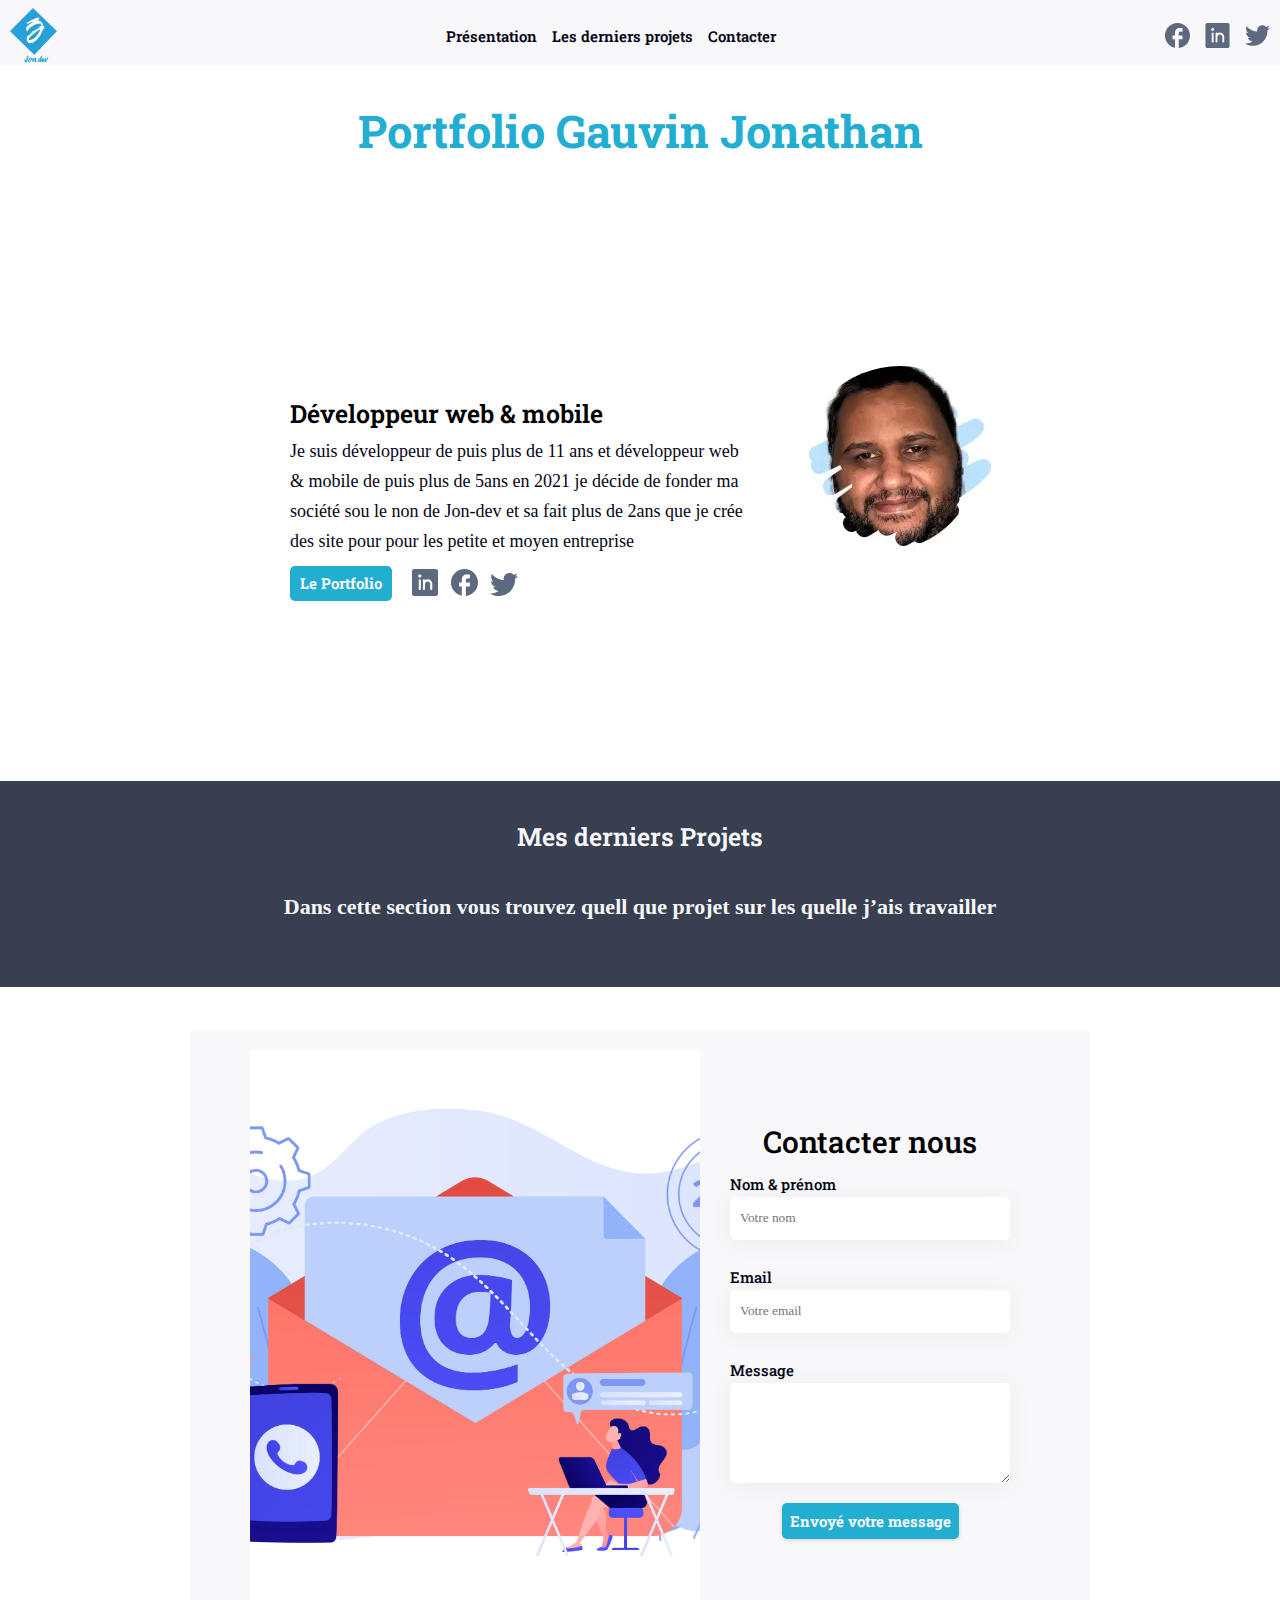
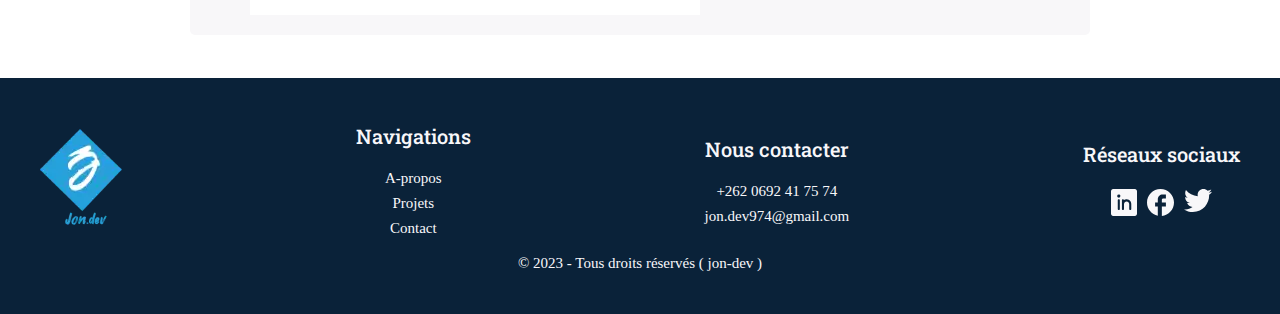
==== index.html @ ac701639 "first version portfolio" ====
<!DOCTYPE html>
<html lang="fr">

<head>
	<meta charset="UTF-8">
	<meta http-equiv="X-UA-Compatible" content="IE=edge">
	<meta name="viewport" content="width=device-width, initial-scale=1.0">
	<meta name="description"
		content="Découvrez le portfolio en ligne de Gauvin Jonathan (jon-dev), développeur web et passionné par les technologies modernes. Explorez ses projets et compétences pour voir comment il peut apporter une valeur ajoutée à votre entreprise." />
	<meta name="author" content="Gauvin Jonathan" />
	<meta property="og:description"
		content="Découvrez le portfolio en ligne de Gauvin Jonathan (jon-dev), développeur web et passionné par les technologies modernes. Explorez ses projets et compétences pour voir comment il peut apporter une valeur ajoutée à votre entreprise.">
	<meta property="og:type" content="website">
	<meta property="og:locale" content="fr_FR">
	<meta property="og:title" content="Portfolio Gauvin Jonathan(jon-dev)">
	<meta property="og:site_name" content="Portfolio Gauvin Jonathan(jon-dev)">
	<meta property="og:image" content="/image/icons/logo_jon_dev.ico">
	<link rel="stylesheet" href="css/style.css" onload="if(media!='all')media='all'">
	<link rel="icon" href="image/icons/logo_jon_dev.ico">
	<script src="js/script.js"></script>
	<title>Portfolio Gauvin Jonathan(jon-dev)</title>
</head>

<body id="Body">
	<!-- Header -->
	<header>
		<img class="hamburger" src="image/icons/hamburger.svg" alt="hamburger icon pour la version mobile du site">
		<div class="header">
			<img src="image/icons/logo_jon_dev.webp" width="47" height="57" alt="logo de Gauvin Jonathan (jon-dev)">
			<nav>
				<ul>
					<li><a href="#home">Présentation</a></li>
					<li><a href="#project">Les derniers projets</a></li>
					<li><a href="#contact">Contacter</a></li>
				</ul>

			</nav>

			<div class="header__reseaux">
				<a href="https://www.facebook.com/jon.dev974" target="_blank">
					<img src="image/icons/facebook.svg" alt="Redirige ver Facebook" width="25" height="25">
				</a>
				<a href="https://www.linkedin.com/in/gauvin-jonathan/" target="_blank">
					<img src="image/icons/linkedin.svg" alt="Redirige ver LinkedIn" width="25" height="25">
				</a>
				<a href="https://twitter.com/jonathanfrt9741" target="_blank">
					<img src="image/icons/tweeter.svg" alt="Redirige ver Tweeter" width="25" height="25">
				</a>
			</div>

		</div>
	</header>
	<!-- Main -->
	<main id="App">
		<section id="home" class="about">
			<h1 class="about__block__info__titleBlock__title">Portfolio Gauvin Jonathan</h1>

			<div class="about__block">



				<div class="about__block__info">
					<div class="about__block__info__titleBlock">
						<!-- 	<h2 class="about__block__info__titleBlock__title">Gauvin Jonathan</h2> -->
					</div>
					<div class="about__block__info__desc">
						<h3 class="about__block__info__desc__title-medium">Développeur web & mobile</h3>

						<p class="about__block__info__desc__text">Je suis développeur de puis plus de 11 ans et
							développeur
							web &
							mobile de puis plus de 5ans en
							2021 je décide de fonder ma société sou le non de Jon-dev et sa fait plus de 2ans que je
							crée
							des site pour pour les petite et moyen entreprise </p>
						<div class="about__block__info__desc__reseaux">
							<a class="btn" href="#project">Le Portfolio</a>
							<span class="about__block__info__desc____reseaux__iconBlock">
								<a href="https://www.linkedin.com/in/gauvin-jonathan/"
									title="lien ver la page LinkedIn de Gauvin Jonathan" target="_blank"><img
										src="image/icons/linkedin.svg" alt="icon du réseaux LinkedIn"></a>
								<a href="https://www.facebook.com/jon.dev974"
									title="lien ver la page Facebbok de Gauvin Jonathan" target="_blank"><img
										src="image/icons/facebook.svg" alt="icon du réseaux LinkedIn"></a>
								<a href="https://twitter.com/jonathanfrt9741"
									title="lien ver la page Tweeter de Gauvin Jonathan" target="_blank"><img
										src="image/icons/tweeter.svg" alt="icon du réseaux LinkedIn"></a>
							</span>
						</div>
					</div>

				</div>
				<img class="about__block__pic" src="image/cover/jonahan_pic.webp" alt="photo de Gauvin Jonathan"
					width="200" height="200">
			</div>
		</section>

		<section id="project" class="project">

			<h2>Mes derniers Projets</h2>
			<p class="project__para">
				Dans cette section vous trouvez quell que projet sur les quelle j’ais travailler
			</p>




		</section>
		<section id="contact" class="contact">

			<div class="contact__block">
				<img class="contact__block__pic" src="image/cover/contact.jpg" width="514" height="565" alt="">
				<div class="contact__block__form">
					<h2 class="contact__block__form__title">Contacter nous</h2>
					<p class="contact__status" id="my-form-status"></p>
					<form action="https://formspree.io/f/mlekglna" id="my-form" method="POST">
						<div>
							<label for="name">Nom & prénom</label>
							<input type="text" name="name" id="name" placeholder="Votre nom">

						</div>
						<div>
							<label for="email">Email</label>
							<input type="email" name="email" id="email" placeholder="Votre email">
						</div>
						<div>
							<label for="message">Message</label>
							<textarea name="message" id="message" cols="30" rows="10"></textarea>
						</div>
						<input type="submit" value="Envoyé votre message">
					</form>
				</div>
			</div>

		</section>

	</main>

	<footer class="footer">
		<div class="footer__links">
			<img src="image/icons/logo_jon_dev.webp" width="82" height="100" alt="logo de Gauvin Jonathan (jon_dev)">
			<span>
				<h2>Navigations</h2>
				<a href="#home">A-propos</a>
				<a href="#project">Projets</a>
				<a href="#contact">Contact</a>
			</span>
			<span>
				<h2>Nous contacter</h2>
				<a href="tel:+262 0692 41 75 74">+262 0692 41 75 74</a>
				<a href="mailto:jon.dev974@gmail.com">
					jon.dev974@gmail.com
				</a>
			</span>
			<span class="footer__links__reseaux">
				<h2>Réseaux sociaux</h2>
				<div>
					<a href="" title="lien ver la page LinkedIn de Gauvin Jonathan">
						<img src="image/icons/linkedin.svg" alt="icon du réseaux LinkedIn">
					</a>
					<a href="" title="lien ver la page Facebbok de Gauvin Jonathan">
						<img src="image/icons/facebook.svg" alt="icon du réseaux LinkedIn">
					</a>
					<a href="" title="lien ver la page Tweeter de Gauvin Jonathan">
						<img src="image/icons/tweeter.svg" alt="icon du réseaux LinkedIn">
					</a>

				</div>
			</span>

		</div>
		<div class="footer__copy">
			<p>
				&copy; 2023 - Tous droits réservés ( jon-dev )
			</p>
		</div>
	</footer>
</body>

</html>
---- css/style.css ----
@font-face{font-family:Roboto_slab;src:url("../fonts/Roboto_Slab/RobotoSlab-VariableFont_wght.ttf");font-display:swap}@font-face{font-family:Roboto;src:url("../fonts/Roboto/Roboto-Light.ttf");font-weight:400;font-display:swap}@font-face{font-family:Roboto;src:url("../fonts/Roboto/Roboto-Regular.ttf");font-weight:500;font-display:swap}@font-face{font-family:Roboto;src:url("../fonts/Roboto/Roboto-Medium.ttf");font-weight:700;font-display:swap}@font-face{font-family:Roboto;src:url("../fonts/Roboto/Roboto-Black.ttf");font-weight:900;font-display:swap}html,body,div,span,applet,object,iframe,h1,h2,h3,h4,h5,h6,p,blockquote,pre,a,abbr,acronym,address,big,cite,code,del,dfn,em,img,ins,kbd,q,s,samp,small,strike,strong,sub,sup,tt,var,b,u,i,center,dl,dt,dd,ol,ul,li,fieldset,form,label,legend,table,caption,tbody,tfoot,thead,tr,th,td,article,aside,canvas,details,embed,figure,figcaption,footer,header,hgroup,menu,nav,output,ruby,section,summary,time,mark,audio,video{margin:0;padding:0;border:0;font-size:100%;font:inherit;vertical-align:baseline}article,aside,details,figcaption,figure,footer,header,hgroup,menu,nav,section{display:block}body{line-height:1}ol,ul{list-style:none}blockquote,q{quotes:none}blockquote:before,blockquote:after,q:before,q:after{content:"";content:none}table{border-collapse:collapse;border-spacing:0}*,*::after,*::before{-webkit-box-sizing:border-box;box-sizing:border-box}:root{font-size:62.5%;scroll-behavior:smooth;--svg-filter: invert(58%) sepia(4%) saturate(2067%) hue-rotate(172deg) brightness(91%) contrast(85%);--svg-filter-active: invert(52%) sepia(77%) saturate(435%) hue-rotate(145deg) brightness(96%) contrast(98%);--color-primary:#F8F7F9;--color-secondary:#050517;--color-tertiary:#22AED1;--bk-primary:#F8F7F9;--bk-secondary:#0A2239;--bk-tertiary:#373F51}header{position:sticky;overflow:hidden;top:0;left:0;height:6.5rem;background-color:var(--color-primary);-webkit-transition:all .5s ease-in-out;transition:all .5s ease-in-out}header .hamburger{float:right}@media(min-width: 992px){header .hamburger{display:none}}header .header{padding-top:1.7rem;height:28rem;width:100%;position:absolute;bottom:0;display:none;-webkit-box-pack:start;-ms-flex-pack:start;justify-content:flex-start;-webkit-box-align:center;-ms-flex-align:center;align-items:center;-webkit-box-orient:vertical;-webkit-box-direction:normal;-ms-flex-direction:column;flex-direction:column;gap:2.1rem}header .header nav ul{display:-webkit-box;display:-ms-flexbox;display:flex;-webkit-box-pack:justify;-ms-flex-pack:justify;justify-content:space-between;-webkit-box-align:center;-ms-flex-align:center;align-items:center;-webkit-box-orient:vertical;-webkit-box-direction:normal;-ms-flex-direction:column;flex-direction:column;gap:1.5rem}header .header nav ul a{text-decoration:none;color:var(--color-secondary);font-family:Roboto_slab;font-size:1.5rem;font-weight:600}header .header__reseaux{display:-webkit-box;display:-ms-flexbox;display:flex;-webkit-box-pack:justify;-ms-flex-pack:justify;justify-content:space-between;-webkit-box-align:center;-ms-flex-align:center;align-items:center;-webkit-box-orient:horizontal;-webkit-box-direction:normal;-ms-flex-direction:row;flex-direction:row;gap:1.5rem}header .header__reseaux img{-webkit-filter:var(--svg-filter);filter:var(--svg-filter)}header .header__reseaux img:hover{-webkit-filter:var(--svg-filter-active);filter:var(--svg-filter-active)}header .header__open{display:-webkit-box;display:-ms-flexbox;display:flex}@media(min-width: 992px){header .header{display:-webkit-box;display:-ms-flexbox;display:flex;-webkit-box-orient:horizontal;-webkit-box-direction:normal;-ms-flex-direction:row;flex-direction:row;height:auto;-webkit-box-pack:justify;-ms-flex-pack:justify;justify-content:space-between;padding-left:1rem;padding-right:1rem}header .header nav ul{-webkit-box-orient:horizontal;-webkit-box-direction:normal;-ms-flex-direction:row;flex-direction:row}}.headerActive{height:34rem;-webkit-transition:all .5s ease-in-out;transition:all .5s ease-in-out}.footer{background-color:var(--bk-secondary);display:-webkit-box;display:-ms-flexbox;display:flex;-webkit-box-orient:vertical;-webkit-box-direction:normal;-ms-flex-direction:column;flex-direction:column;-webkit-box-pack:center;-ms-flex-pack:center;justify-content:center;-webkit-box-align:center;-ms-flex-align:center;align-items:center;padding:4.3rem 2rem;gap:2rem}.footer__links{display:-webkit-box;display:-ms-flexbox;display:flex;-webkit-box-orient:vertical;-webkit-box-direction:normal;-ms-flex-direction:column;flex-direction:column;gap:2rem;-webkit-box-align:center;-ms-flex-align:center;align-items:center;width:100%;max-width:1920px}.footer__links span{display:-webkit-box;display:-ms-flexbox;display:flex;-webkit-box-orient:vertical;-webkit-box-direction:normal;-ms-flex-direction:column;flex-direction:column;gap:1rem;-webkit-box-align:center;-ms-flex-align:center;align-items:center}.footer__links span h2{font-family:Roboto_slab;font-style:normal;font-weight:500;font-size:2rem;text-align:center;line-height:3rem;color:var(--color-primary);margin-bottom:1rem}.footer__links span a{font-family:Roboto;font-style:normal;font-weight:500;font-size:1.5rem;line-height:1.5rem;color:var(--color-primary);text-decoration:none}.footer__links span a:hover{color:var(--color-tertiary)}.footer__links__reseaux div{display:-webkit-box;display:-ms-flexbox;display:flex;gap:1rem}.footer__links__reseaux img{-webkit-transition:.3s;transition:.3s}.footer__links__reseaux img:hover{scale:1.1;-webkit-transition:.3s;transition:.3s}@media(min-width: 992px){.footer__links{-webkit-box-orient:horizontal;-webkit-box-direction:normal;-ms-flex-direction:row;flex-direction:row;-webkit-box-pack:justify;-ms-flex-pack:justify;justify-content:space-between;width:100%;padding:0 2rem}}.footer__copy{font-family:Roboto;font-style:normal;font-weight:500;font-size:1.5rem;line-height:1.5rem;color:var(--color-primary);text-decoration:none}.about{margin:4.3rem 0;height:100vh;display:-webkit-box;display:-ms-flexbox;display:flex;-webkit-box-orient:vertical;-webkit-box-direction:normal;-ms-flex-direction:column;flex-direction:column;-webkit-box-align:center;-ms-flex-align:center;align-items:center;-webkit-box-pack:center;-ms-flex-pack:center;justify-content:center}.about__block{display:-webkit-box;display:-ms-flexbox;display:flex;-webkit-box-pack:end;-ms-flex-pack:end;justify-content:flex-end;-webkit-box-align:center;-ms-flex-align:center;align-items:center;-webkit-box-orient:vertical;-webkit-box-direction:reverse;-ms-flex-direction:column-reverse;flex-direction:column-reverse;height:100%}.about__block__pic{border-radius:50%;margin-top:4rem}.about__block__info{height:18rem;padding:1rem;display:-webkit-box;display:-ms-flexbox;display:flex;-webkit-box-pack:start;-ms-flex-pack:start;justify-content:flex-start;-webkit-box-align:center;-ms-flex-align:center;align-items:center;-webkit-box-orient:vertical;-webkit-box-direction:normal;-ms-flex-direction:column;flex-direction:column;gap:4.5rem}@media(min-width: 992px){.about__block__info{height:20rem}}.about__block__info__titleBlock__title{font-family:Roboto_slab;font-size:4.5rem;font-weight:700;color:var(--color-tertiary);text-align:center}.about__block__info__desc{max-width:46rem}.about__block__info__desc__title-medium{font-weight:600;font-family:Roboto_slab;font-size:2.5rem;margin-bottom:1rem}.about__block__info__desc__text{font-family:Roboto;font-size:1.8rem;font-weight:400;color:var(--color-secondary);text-align:left;line-height:3rem}.about__block__info__desc__reseaux{display:-webkit-box;display:-ms-flexbox;display:flex;gap:1rem;-webkit-box-align:center;-ms-flex-align:center;align-items:center;margin:1rem 0}.about__block__info__desc__reseaux .btn{background:none;border:none;cursor:pointer;background-color:var(--color-tertiary);padding:1rem;border-radius:5px;color:var(--color-primary);font-family:Roboto_slab;font-size:1.5rem;font-weight:700;-webkit-transition:all .3s ease-in-out;transition:all .3s ease-in-out;text-decoration:none}.about__block__info__desc__reseaux .btn:hover{-webkit-transform:scale(1.1);transform:scale(1.1)}.about__block__info__desc__reseaux img{-webkit-filter:var(--svg-filter);filter:var(--svg-filter);text-decoration:none;margin-left:1rem}.about__block__info__desc__reseaux img:hover{-webkit-filter:var(--svg-filter-active);filter:var(--svg-filter-active)}@media(min-width: 992px){.about__block{-webkit-box-orient:horizontal;-webkit-box-direction:normal;-ms-flex-direction:row;flex-direction:row;-webkit-box-pack:center;-ms-flex-pack:center;justify-content:center;-webkit-box-align:center;-ms-flex-align:center;align-items:center;gap:4rem}}@media(min-width: 992px){.about{height:70vh}}.project{padding:1.5rem;background-color:var(--bk-tertiary);padding-top:4.3rem;padding-bottom:4.3rem;display:-webkit-box;display:-ms-flexbox;display:flex;-webkit-box-orient:vertical;-webkit-box-direction:normal;-ms-flex-direction:column;flex-direction:column;gap:2rem;-webkit-box-align:center;-ms-flex-align:center;align-items:center}.project h2{font-family:Roboto_slab;font-size:2.5rem;font-weight:600;color:var(--color-primary);text-align:center;margin-bottom:2.5rem}.project p{font-family:Roboto;font-size:2.2rem;font-weight:600;color:var(--color-primary);text-align:center;margin-bottom:2.5rem;line-height:2.5rem}.project__card{background-color:var(--color-primary);border-radius:1.5rem;padding:1rem;max-width:112rem}.project__card__block__pic{width:100%;height:auto}@media(min-width: 992px){.project__card__block__pic{width:500px;-o-object-fit:cover;object-fit:cover;height:auto}}.project__card__block__info__title{font-family:Roboto_slab;font-size:3rem;margin-top:1.5rem;font-weight:600;color:var(--color-secondary);text-align:center;margin-bottom:1rem}.project__card__block__info__title-medium{font-family:Roboto !important;color:var(--color-secondary) !important;font-size:1.8rem !important;font-weight:500 !important;text-align:left !important}@media(min-width: 992px){.project__card__block{display:-webkit-box;display:-ms-flexbox;display:flex;-webkit-box-orient:horizontal;-webkit-box-direction:normal;-ms-flex-direction:row;flex-direction:row;gap:1.2rem}}.contact{background-color:#fff;display:-webkit-box;display:-ms-flexbox;display:flex;-webkit-box-orient:vertical;-webkit-box-direction:normal;-ms-flex-direction:column;flex-direction:column;-webkit-box-align:center;-ms-flex-align:center;align-items:center;padding:4.3rem 1rem}.contact__block{background-color:var(--color-primary);border-radius:5px;width:100%}.contact__block__pic{display:none}@media(min-width: 992px){.contact__block__pic{display:block;-o-object-fit:cover;object-fit:cover}}.contact__block__form{padding:2rem}.contact__block__form__title{font-family:Roboto_slab;font-style:normal;font-weight:500;font-size:3rem;text-align:center;line-height:3rem;color:var(--color-white);margin-bottom:1rem}.contact__block__form form{display:-webkit-box;display:-ms-flexbox;display:flex;-webkit-box-orient:vertical;-webkit-box-direction:normal;-ms-flex-direction:column;flex-direction:column;gap:1rem;-webkit-box-align:center;-ms-flex-align:center;align-items:center;width:100%}.contact__block__form form div{display:-webkit-box;display:-ms-flexbox;display:flex;-webkit-box-orient:vertical;-webkit-box-direction:normal;-ms-flex-direction:column;flex-direction:column;gap:.5rem;width:100%;margin:1rem 0}.contact__block__form form div label{font-family:Roboto_slab;font-style:normal;font-weight:500;font-size:1.5rem;line-height:1.5rem;color:var(--color-secondary)}.contact__block__form form div input,.contact__block__form form div textarea{-webkit-box-shadow:0px 2px 24px rgba(0,0,0,.05);box-shadow:0px 2px 24px rgba(0,0,0,.05);border-radius:5px;border:none;background-color:#fff;height:4.3rem;padding-left:1rem;font-family:Roboto}.contact__block__form form div textarea{height:10rem}.contact__block__form form input[type=submit]{display:inline-block;background-color:var(--color-tertiary);padding:.8rem;color:var(--color-primary);font-family:Roboto_slab;font-weight:700;font-size:1.5rem;line-height:2rem;text-align:center;-webkit-box-shadow:0px 1px 4px rgba(0,0,0,.15);box-shadow:0px 1px 4px rgba(0,0,0,.15);border:none;border-radius:5px;cursor:pointer;-webkit-transition:all .3s ease-in-out;transition:all .3s ease-in-out}.contact__block__form form input[type=submit]:hover{background-color:var(--color-primary);color:var(--color-tertiary)}@media(min-width: 476px){.contact__block{width:80%}}@media(min-width: 992px){.contact__block{display:-webkit-box;display:-ms-flexbox;display:flex;-webkit-box-orient:horizontal;-webkit-box-direction:normal;-ms-flex-direction:row;flex-direction:row;-webkit-box-pack:center;-ms-flex-pack:center;justify-content:center;-webkit-box-align:center;-ms-flex-align:center;align-items:center;gap:1rem;padding:2rem 0;max-width:900px}.contact__block__pic{width:50%;max-width:514px}.contact__block__form{width:50%;max-width:320px}}.contact__status{padding:1rem;font-family:Roboto_slab;font-style:normal;font-weight:500;font-size:2.5rem;line-height:2.5rem;text-align:center;color:var(--color-primary);margin-top:1rem;border-radius:5px;-webkit-box-shadow:0px 2px 24px rgba(0,0,0,.05);box-shadow:0px 2px 24px rgba(0,0,0,.05);display:none}.contact__status__success{background-color:#589b58;display:inline-block}.contact__status__error{background-color:#a84949;display:inline-block}
/*# sourceMappingURL=style.css.map */
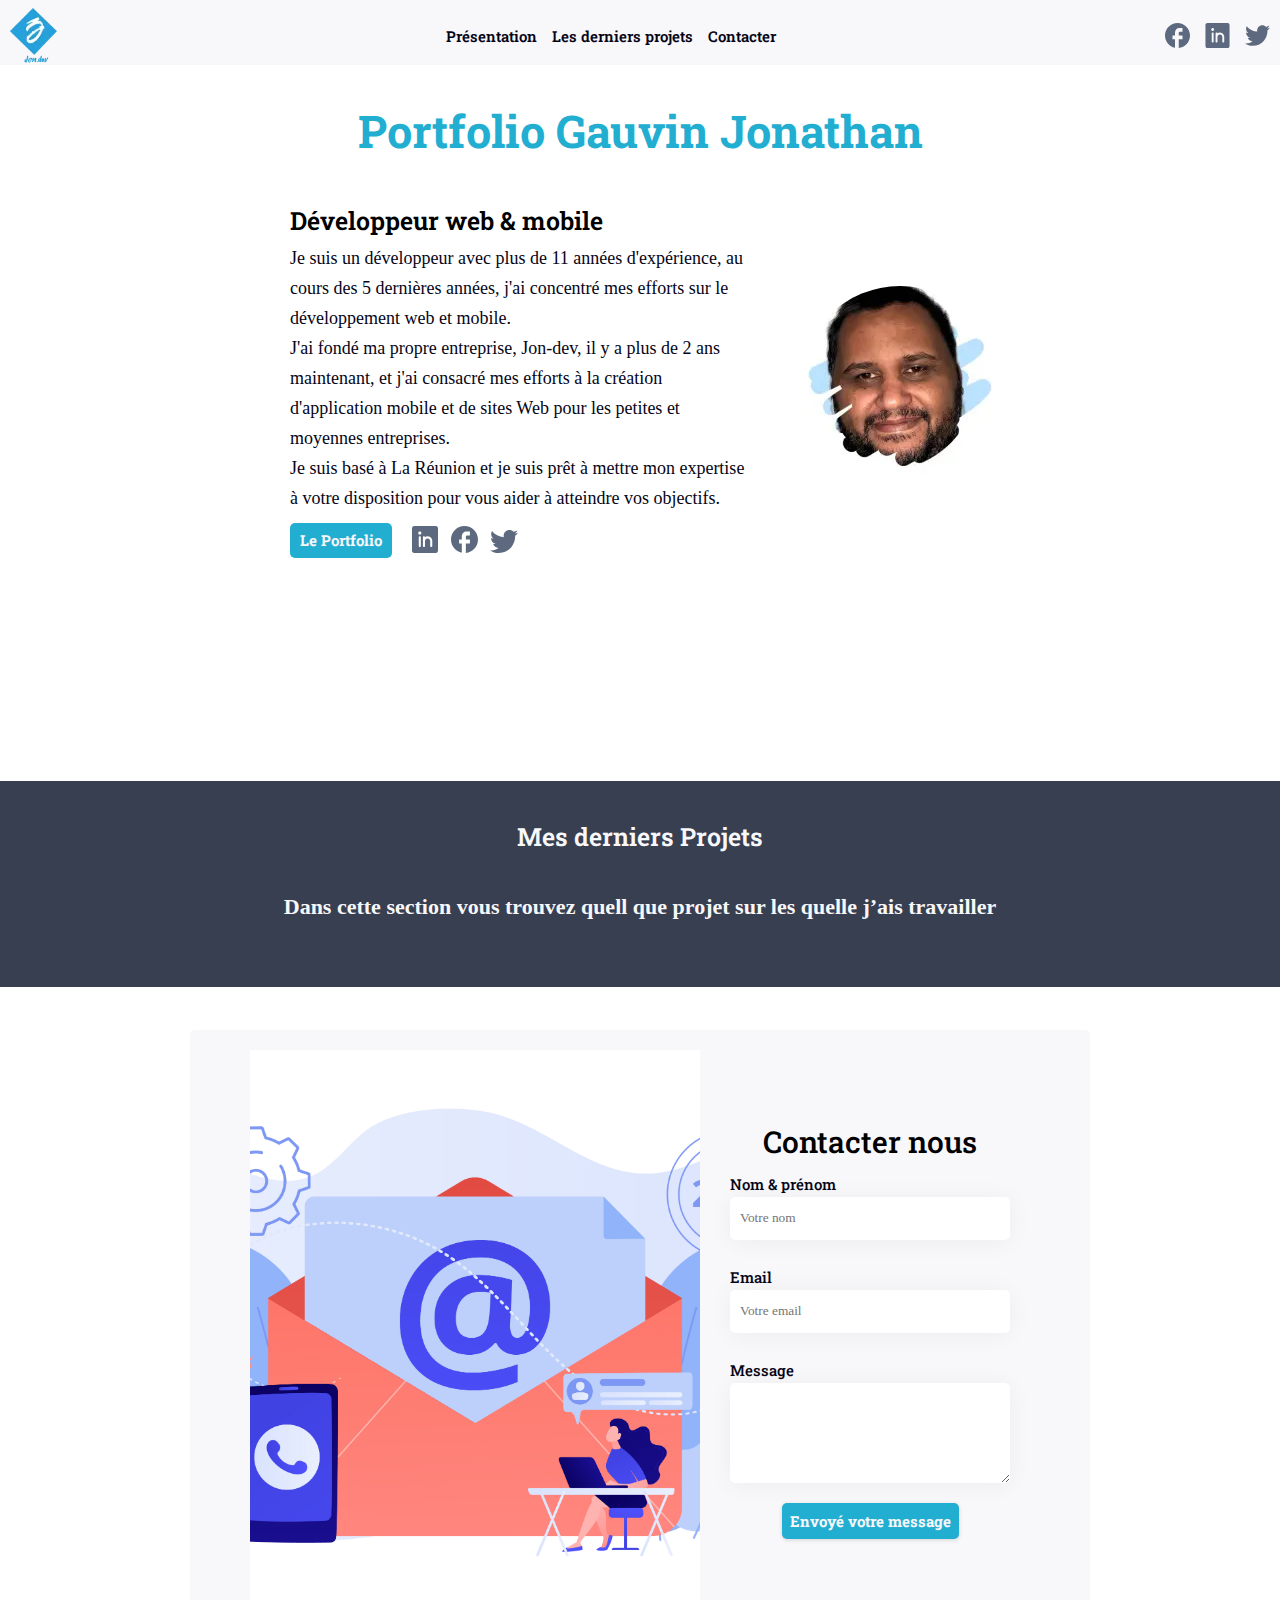
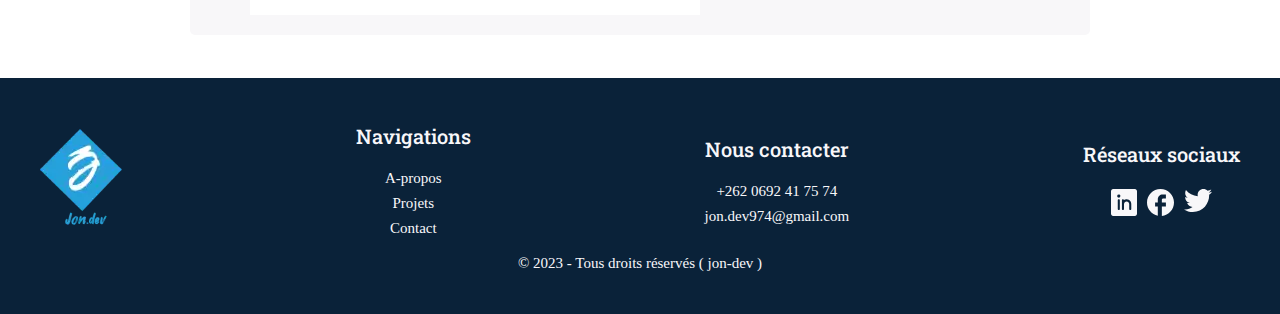
==== commit 8cd3aca7: "change texte description home" ====
--- a/index.html
+++ b/index.html
@@ -66,13 +66,17 @@
 					<div class="about__block__info__desc">
 						<h3 class="about__block__info__desc__title-medium">Développeur web & mobile</h3>
 
-						<p class="about__block__info__desc__text">Je suis développeur de puis plus de 11 ans et
-							développeur
-							web &
-							mobile de puis plus de 5ans en
-							2021 je décide de fonder ma société sou le non de Jon-dev et sa fait plus de 2ans que je
-							crée
-							des site pour pour les petite et moyen entreprise </p>
+						<p class="about__block__info__desc__text"> Je suis un
+							développeur avec plus de 11 années d'expérience, au cours des 5 dernières
+							années, j'ai concentré mes efforts
+							sur le développement web et mobile. <br> J'ai fondé ma propre entreprise, Jon-dev, il y a
+							plus de
+							2 ans maintenant, et j'ai
+							consacré mes efforts à la création d'application mobile et de sites Web pour les petites et
+							moyennes entreprises. <br>
+							Je suis basé à La Réunion et
+							je suis prêt à mettre mon expertise à votre disposition pour vous aider à atteindre vos
+							objectifs.</p>
 						<div class="about__block__info__desc__reseaux">
 							<a class="btn" href="#project">Le Portfolio</a>
 							<span class="about__block__info__desc____reseaux__iconBlock">
--- a/css/style.css
+++ b/css/style.css
@@ -1,2 +1,2 @@
-@font-face{font-family:Roboto_slab;src:url("../fonts/Roboto_Slab/RobotoSlab-VariableFont_wght.ttf");font-display:swap}@font-face{font-family:Roboto;src:url("../fonts/Roboto/Roboto-Light.ttf");font-weight:400;font-display:swap}@font-face{font-family:Roboto;src:url("../fonts/Roboto/Roboto-Regular.ttf");font-weight:500;font-display:swap}@font-face{font-family:Roboto;src:url("../fonts/Roboto/Roboto-Medium.ttf");font-weight:700;font-display:swap}@font-face{font-family:Roboto;src:url("../fonts/Roboto/Roboto-Black.ttf");font-weight:900;font-display:swap}html,body,div,span,applet,object,iframe,h1,h2,h3,h4,h5,h6,p,blockquote,pre,a,abbr,acronym,address,big,cite,code,del,dfn,em,img,ins,kbd,q,s,samp,small,strike,strong,sub,sup,tt,var,b,u,i,center,dl,dt,dd,ol,ul,li,fieldset,form,label,legend,table,caption,tbody,tfoot,thead,tr,th,td,article,aside,canvas,details,embed,figure,figcaption,footer,header,hgroup,menu,nav,output,ruby,section,summary,time,mark,audio,video{margin:0;padding:0;border:0;font-size:100%;font:inherit;vertical-align:baseline}article,aside,details,figcaption,figure,footer,header,hgroup,menu,nav,section{display:block}body{line-height:1}ol,ul{list-style:none}blockquote,q{quotes:none}blockquote:before,blockquote:after,q:before,q:after{content:"";content:none}table{border-collapse:collapse;border-spacing:0}*,*::after,*::before{-webkit-box-sizing:border-box;box-sizing:border-box}:root{font-size:62.5%;scroll-behavior:smooth;--svg-filter: invert(58%) sepia(4%) saturate(2067%) hue-rotate(172deg) brightness(91%) contrast(85%);--svg-filter-active: invert(52%) sepia(77%) saturate(435%) hue-rotate(145deg) brightness(96%) contrast(98%);--color-primary:#F8F7F9;--color-secondary:#050517;--color-tertiary:#22AED1;--bk-primary:#F8F7F9;--bk-secondary:#0A2239;--bk-tertiary:#373F51}header{position:sticky;overflow:hidden;top:0;left:0;height:6.5rem;background-color:var(--color-primary);-webkit-transition:all .5s ease-in-out;transition:all .5s ease-in-out}header .hamburger{float:right}@media(min-width: 992px){header .hamburger{display:none}}header .header{padding-top:1.7rem;height:28rem;width:100%;position:absolute;bottom:0;display:none;-webkit-box-pack:start;-ms-flex-pack:start;justify-content:flex-start;-webkit-box-align:center;-ms-flex-align:center;align-items:center;-webkit-box-orient:vertical;-webkit-box-direction:normal;-ms-flex-direction:column;flex-direction:column;gap:2.1rem}header .header nav ul{display:-webkit-box;display:-ms-flexbox;display:flex;-webkit-box-pack:justify;-ms-flex-pack:justify;justify-content:space-between;-webkit-box-align:center;-ms-flex-align:center;align-items:center;-webkit-box-orient:vertical;-webkit-box-direction:normal;-ms-flex-direction:column;flex-direction:column;gap:1.5rem}header .header nav ul a{text-decoration:none;color:var(--color-secondary);font-family:Roboto_slab;font-size:1.5rem;font-weight:600}header .header__reseaux{display:-webkit-box;display:-ms-flexbox;display:flex;-webkit-box-pack:justify;-ms-flex-pack:justify;justify-content:space-between;-webkit-box-align:center;-ms-flex-align:center;align-items:center;-webkit-box-orient:horizontal;-webkit-box-direction:normal;-ms-flex-direction:row;flex-direction:row;gap:1.5rem}header .header__reseaux img{-webkit-filter:var(--svg-filter);filter:var(--svg-filter)}header .header__reseaux img:hover{-webkit-filter:var(--svg-filter-active);filter:var(--svg-filter-active)}header .header__open{display:-webkit-box;display:-ms-flexbox;display:flex}@media(min-width: 992px){header .header{display:-webkit-box;display:-ms-flexbox;display:flex;-webkit-box-orient:horizontal;-webkit-box-direction:normal;-ms-flex-direction:row;flex-direction:row;height:auto;-webkit-box-pack:justify;-ms-flex-pack:justify;justify-content:space-between;padding-left:1rem;padding-right:1rem}header .header nav ul{-webkit-box-orient:horizontal;-webkit-box-direction:normal;-ms-flex-direction:row;flex-direction:row}}.headerActive{height:34rem;-webkit-transition:all .5s ease-in-out;transition:all .5s ease-in-out}.footer{background-color:var(--bk-secondary);display:-webkit-box;display:-ms-flexbox;display:flex;-webkit-box-orient:vertical;-webkit-box-direction:normal;-ms-flex-direction:column;flex-direction:column;-webkit-box-pack:center;-ms-flex-pack:center;justify-content:center;-webkit-box-align:center;-ms-flex-align:center;align-items:center;padding:4.3rem 2rem;gap:2rem}.footer__links{display:-webkit-box;display:-ms-flexbox;display:flex;-webkit-box-orient:vertical;-webkit-box-direction:normal;-ms-flex-direction:column;flex-direction:column;gap:2rem;-webkit-box-align:center;-ms-flex-align:center;align-items:center;width:100%;max-width:1920px}.footer__links span{display:-webkit-box;display:-ms-flexbox;display:flex;-webkit-box-orient:vertical;-webkit-box-direction:normal;-ms-flex-direction:column;flex-direction:column;gap:1rem;-webkit-box-align:center;-ms-flex-align:center;align-items:center}.footer__links span h2{font-family:Roboto_slab;font-style:normal;font-weight:500;font-size:2rem;text-align:center;line-height:3rem;color:var(--color-primary);margin-bottom:1rem}.footer__links span a{font-family:Roboto;font-style:normal;font-weight:500;font-size:1.5rem;line-height:1.5rem;color:var(--color-primary);text-decoration:none}.footer__links span a:hover{color:var(--color-tertiary)}.footer__links__reseaux div{display:-webkit-box;display:-ms-flexbox;display:flex;gap:1rem}.footer__links__reseaux img{-webkit-transition:.3s;transition:.3s}.footer__links__reseaux img:hover{scale:1.1;-webkit-transition:.3s;transition:.3s}@media(min-width: 992px){.footer__links{-webkit-box-orient:horizontal;-webkit-box-direction:normal;-ms-flex-direction:row;flex-direction:row;-webkit-box-pack:justify;-ms-flex-pack:justify;justify-content:space-between;width:100%;padding:0 2rem}}.footer__copy{font-family:Roboto;font-style:normal;font-weight:500;font-size:1.5rem;line-height:1.5rem;color:var(--color-primary);text-decoration:none}.about{margin:4.3rem 0;height:100vh;display:-webkit-box;display:-ms-flexbox;display:flex;-webkit-box-orient:vertical;-webkit-box-direction:normal;-ms-flex-direction:column;flex-direction:column;-webkit-box-align:center;-ms-flex-align:center;align-items:center;-webkit-box-pack:center;-ms-flex-pack:center;justify-content:center}.about__block{display:-webkit-box;display:-ms-flexbox;display:flex;-webkit-box-pack:end;-ms-flex-pack:end;justify-content:flex-end;-webkit-box-align:center;-ms-flex-align:center;align-items:center;-webkit-box-orient:vertical;-webkit-box-direction:reverse;-ms-flex-direction:column-reverse;flex-direction:column-reverse;height:100%}.about__block__pic{border-radius:50%;margin-top:4rem}.about__block__info{height:18rem;padding:1rem;display:-webkit-box;display:-ms-flexbox;display:flex;-webkit-box-pack:start;-ms-flex-pack:start;justify-content:flex-start;-webkit-box-align:center;-ms-flex-align:center;align-items:center;-webkit-box-orient:vertical;-webkit-box-direction:normal;-ms-flex-direction:column;flex-direction:column;gap:4.5rem}@media(min-width: 992px){.about__block__info{height:20rem}}.about__block__info__titleBlock__title{font-family:Roboto_slab;font-size:4.5rem;font-weight:700;color:var(--color-tertiary);text-align:center}.about__block__info__desc{max-width:46rem}.about__block__info__desc__title-medium{font-weight:600;font-family:Roboto_slab;font-size:2.5rem;margin-bottom:1rem}.about__block__info__desc__text{font-family:Roboto;font-size:1.8rem;font-weight:400;color:var(--color-secondary);text-align:left;line-height:3rem}.about__block__info__desc__reseaux{display:-webkit-box;display:-ms-flexbox;display:flex;gap:1rem;-webkit-box-align:center;-ms-flex-align:center;align-items:center;margin:1rem 0}.about__block__info__desc__reseaux .btn{background:none;border:none;cursor:pointer;background-color:var(--color-tertiary);padding:1rem;border-radius:5px;color:var(--color-primary);font-family:Roboto_slab;font-size:1.5rem;font-weight:700;-webkit-transition:all .3s ease-in-out;transition:all .3s ease-in-out;text-decoration:none}.about__block__info__desc__reseaux .btn:hover{-webkit-transform:scale(1.1);transform:scale(1.1)}.about__block__info__desc__reseaux img{-webkit-filter:var(--svg-filter);filter:var(--svg-filter);text-decoration:none;margin-left:1rem}.about__block__info__desc__reseaux img:hover{-webkit-filter:var(--svg-filter-active);filter:var(--svg-filter-active)}@media(min-width: 992px){.about__block{-webkit-box-orient:horizontal;-webkit-box-direction:normal;-ms-flex-direction:row;flex-direction:row;-webkit-box-pack:center;-ms-flex-pack:center;justify-content:center;-webkit-box-align:center;-ms-flex-align:center;align-items:center;gap:4rem}}@media(min-width: 992px){.about{height:70vh}}.project{padding:1.5rem;background-color:var(--bk-tertiary);padding-top:4.3rem;padding-bottom:4.3rem;display:-webkit-box;display:-ms-flexbox;display:flex;-webkit-box-orient:vertical;-webkit-box-direction:normal;-ms-flex-direction:column;flex-direction:column;gap:2rem;-webkit-box-align:center;-ms-flex-align:center;align-items:center}.project h2{font-family:Roboto_slab;font-size:2.5rem;font-weight:600;color:var(--color-primary);text-align:center;margin-bottom:2.5rem}.project p{font-family:Roboto;font-size:2.2rem;font-weight:600;color:var(--color-primary);text-align:center;margin-bottom:2.5rem;line-height:2.5rem}.project__card{background-color:var(--color-primary);border-radius:1.5rem;padding:1rem;max-width:112rem}.project__card__block__pic{width:100%;height:auto}@media(min-width: 992px){.project__card__block__pic{width:500px;-o-object-fit:cover;object-fit:cover;height:auto}}.project__card__block__info__title{font-family:Roboto_slab;font-size:3rem;margin-top:1.5rem;font-weight:600;color:var(--color-secondary);text-align:center;margin-bottom:1rem}.project__card__block__info__title-medium{font-family:Roboto !important;color:var(--color-secondary) !important;font-size:1.8rem !important;font-weight:500 !important;text-align:left !important}@media(min-width: 992px){.project__card__block{display:-webkit-box;display:-ms-flexbox;display:flex;-webkit-box-orient:horizontal;-webkit-box-direction:normal;-ms-flex-direction:row;flex-direction:row;gap:1.2rem}}.contact{background-color:#fff;display:-webkit-box;display:-ms-flexbox;display:flex;-webkit-box-orient:vertical;-webkit-box-direction:normal;-ms-flex-direction:column;flex-direction:column;-webkit-box-align:center;-ms-flex-align:center;align-items:center;padding:4.3rem 1rem}.contact__block{background-color:var(--color-primary);border-radius:5px;width:100%}.contact__block__pic{display:none}@media(min-width: 992px){.contact__block__pic{display:block;-o-object-fit:cover;object-fit:cover}}.contact__block__form{padding:2rem}.contact__block__form__title{font-family:Roboto_slab;font-style:normal;font-weight:500;font-size:3rem;text-align:center;line-height:3rem;color:var(--color-white);margin-bottom:1rem}.contact__block__form form{display:-webkit-box;display:-ms-flexbox;display:flex;-webkit-box-orient:vertical;-webkit-box-direction:normal;-ms-flex-direction:column;flex-direction:column;gap:1rem;-webkit-box-align:center;-ms-flex-align:center;align-items:center;width:100%}.contact__block__form form div{display:-webkit-box;display:-ms-flexbox;display:flex;-webkit-box-orient:vertical;-webkit-box-direction:normal;-ms-flex-direction:column;flex-direction:column;gap:.5rem;width:100%;margin:1rem 0}.contact__block__form form div label{font-family:Roboto_slab;font-style:normal;font-weight:500;font-size:1.5rem;line-height:1.5rem;color:var(--color-secondary)}.contact__block__form form div input,.contact__block__form form div textarea{-webkit-box-shadow:0px 2px 24px rgba(0,0,0,.05);box-shadow:0px 2px 24px rgba(0,0,0,.05);border-radius:5px;border:none;background-color:#fff;height:4.3rem;padding-left:1rem;font-family:Roboto}.contact__block__form form div textarea{height:10rem}.contact__block__form form input[type=submit]{display:inline-block;background-color:var(--color-tertiary);padding:.8rem;color:var(--color-primary);font-family:Roboto_slab;font-weight:700;font-size:1.5rem;line-height:2rem;text-align:center;-webkit-box-shadow:0px 1px 4px rgba(0,0,0,.15);box-shadow:0px 1px 4px rgba(0,0,0,.15);border:none;border-radius:5px;cursor:pointer;-webkit-transition:all .3s ease-in-out;transition:all .3s ease-in-out}.contact__block__form form input[type=submit]:hover{background-color:var(--color-primary);color:var(--color-tertiary)}@media(min-width: 476px){.contact__block{width:80%}}@media(min-width: 992px){.contact__block{display:-webkit-box;display:-ms-flexbox;display:flex;-webkit-box-orient:horizontal;-webkit-box-direction:normal;-ms-flex-direction:row;flex-direction:row;-webkit-box-pack:center;-ms-flex-pack:center;justify-content:center;-webkit-box-align:center;-ms-flex-align:center;align-items:center;gap:1rem;padding:2rem 0;max-width:900px}.contact__block__pic{width:50%;max-width:514px}.contact__block__form{width:50%;max-width:320px}}.contact__status{padding:1rem;font-family:Roboto_slab;font-style:normal;font-weight:500;font-size:2.5rem;line-height:2.5rem;text-align:center;color:var(--color-primary);margin-top:1rem;border-radius:5px;-webkit-box-shadow:0px 2px 24px rgba(0,0,0,.05);box-shadow:0px 2px 24px rgba(0,0,0,.05);display:none}.contact__status__success{background-color:#589b58;display:inline-block}.contact__status__error{background-color:#a84949;display:inline-block}
+@font-face{font-family:Roboto_slab;src:url("../fonts/Roboto_Slab/RobotoSlab-VariableFont_wght.ttf");font-display:swap}@font-face{font-family:Roboto;src:url("../fonts/Roboto/Roboto-Light.ttf");font-weight:400;font-display:swap}@font-face{font-family:Roboto;src:url("../fonts/Roboto/Roboto-Regular.ttf");font-weight:500;font-display:swap}@font-face{font-family:Roboto;src:url("../fonts/Roboto/Roboto-Medium.ttf");font-weight:700;font-display:swap}@font-face{font-family:Roboto;src:url("../fonts/Roboto/Roboto-Black.ttf");font-weight:900;font-display:swap}html,body,div,span,applet,object,iframe,h1,h2,h3,h4,h5,h6,p,blockquote,pre,a,abbr,acronym,address,big,cite,code,del,dfn,em,img,ins,kbd,q,s,samp,small,strike,strong,sub,sup,tt,var,b,u,i,center,dl,dt,dd,ol,ul,li,fieldset,form,label,legend,table,caption,tbody,tfoot,thead,tr,th,td,article,aside,canvas,details,embed,figure,figcaption,footer,header,hgroup,menu,nav,output,ruby,section,summary,time,mark,audio,video{margin:0;padding:0;border:0;font-size:100%;font:inherit;vertical-align:baseline}article,aside,details,figcaption,figure,footer,header,hgroup,menu,nav,section{display:block}body{line-height:1}ol,ul{list-style:none}blockquote,q{quotes:none}blockquote:before,blockquote:after,q:before,q:after{content:"";content:none}table{border-collapse:collapse;border-spacing:0}*,*::after,*::before{-webkit-box-sizing:border-box;box-sizing:border-box}:root{font-size:62.5%;scroll-behavior:smooth;--svg-filter: invert(58%) sepia(4%) saturate(2067%) hue-rotate(172deg) brightness(91%) contrast(85%);--svg-filter-active: invert(52%) sepia(77%) saturate(435%) hue-rotate(145deg) brightness(96%) contrast(98%);--color-primary:#F8F7F9;--color-secondary:#050517;--color-tertiary:#22AED1;--bk-primary:#F8F7F9;--bk-secondary:#0A2239;--bk-tertiary:#373F51}header{position:sticky;overflow:hidden;top:0;left:0;height:6.5rem;background-color:var(--color-primary);-webkit-transition:all .5s ease-in-out;transition:all .5s ease-in-out}header .hamburger{float:right}@media(min-width: 992px){header .hamburger{display:none}}header .header{padding-top:1.7rem;height:28rem;width:100%;position:absolute;bottom:0;display:none;-webkit-box-pack:start;-ms-flex-pack:start;justify-content:flex-start;-webkit-box-align:center;-ms-flex-align:center;align-items:center;-webkit-box-orient:vertical;-webkit-box-direction:normal;-ms-flex-direction:column;flex-direction:column;gap:2.1rem}header .header nav ul{display:-webkit-box;display:-ms-flexbox;display:flex;-webkit-box-pack:justify;-ms-flex-pack:justify;justify-content:space-between;-webkit-box-align:center;-ms-flex-align:center;align-items:center;-webkit-box-orient:vertical;-webkit-box-direction:normal;-ms-flex-direction:column;flex-direction:column;gap:1.5rem}header .header nav ul a{text-decoration:none;color:var(--color-secondary);font-family:Roboto_slab;font-size:1.5rem;font-weight:600}header .header__reseaux{display:-webkit-box;display:-ms-flexbox;display:flex;-webkit-box-pack:justify;-ms-flex-pack:justify;justify-content:space-between;-webkit-box-align:center;-ms-flex-align:center;align-items:center;-webkit-box-orient:horizontal;-webkit-box-direction:normal;-ms-flex-direction:row;flex-direction:row;gap:1.5rem}header .header__reseaux img{-webkit-filter:var(--svg-filter);filter:var(--svg-filter)}header .header__reseaux img:hover{-webkit-filter:var(--svg-filter-active);filter:var(--svg-filter-active)}header .header__open{display:-webkit-box;display:-ms-flexbox;display:flex}@media(min-width: 992px){header .header{display:-webkit-box;display:-ms-flexbox;display:flex;-webkit-box-orient:horizontal;-webkit-box-direction:normal;-ms-flex-direction:row;flex-direction:row;height:auto;-webkit-box-pack:justify;-ms-flex-pack:justify;justify-content:space-between;padding-left:1rem;padding-right:1rem}header .header nav ul{-webkit-box-orient:horizontal;-webkit-box-direction:normal;-ms-flex-direction:row;flex-direction:row}}.headerActive{height:34rem;-webkit-transition:all .5s ease-in-out;transition:all .5s ease-in-out}.footer{background-color:var(--bk-secondary);display:-webkit-box;display:-ms-flexbox;display:flex;-webkit-box-orient:vertical;-webkit-box-direction:normal;-ms-flex-direction:column;flex-direction:column;-webkit-box-pack:center;-ms-flex-pack:center;justify-content:center;-webkit-box-align:center;-ms-flex-align:center;align-items:center;padding:4.3rem 2rem;gap:2rem}.footer__links{display:-webkit-box;display:-ms-flexbox;display:flex;-webkit-box-orient:vertical;-webkit-box-direction:normal;-ms-flex-direction:column;flex-direction:column;gap:2rem;-webkit-box-align:center;-ms-flex-align:center;align-items:center;width:100%;max-width:1920px}.footer__links span{display:-webkit-box;display:-ms-flexbox;display:flex;-webkit-box-orient:vertical;-webkit-box-direction:normal;-ms-flex-direction:column;flex-direction:column;gap:1rem;-webkit-box-align:center;-ms-flex-align:center;align-items:center}.footer__links span h2{font-family:Roboto_slab;font-style:normal;font-weight:500;font-size:2rem;text-align:center;line-height:3rem;color:var(--color-primary);margin-bottom:1rem}.footer__links span a{font-family:Roboto;font-style:normal;font-weight:500;font-size:1.5rem;line-height:1.5rem;color:var(--color-primary);text-decoration:none}.footer__links span a:hover{color:var(--color-tertiary)}.footer__links__reseaux div{display:-webkit-box;display:-ms-flexbox;display:flex;gap:1rem}.footer__links__reseaux img{-webkit-transition:.3s;transition:.3s}.footer__links__reseaux img:hover{scale:1.1;-webkit-transition:.3s;transition:.3s}@media(min-width: 992px){.footer__links{-webkit-box-orient:horizontal;-webkit-box-direction:normal;-ms-flex-direction:row;flex-direction:row;-webkit-box-pack:justify;-ms-flex-pack:justify;justify-content:space-between;width:100%;padding:0 2rem}}.footer__copy{font-family:Roboto;font-style:normal;font-weight:500;font-size:1.5rem;line-height:1.5rem;color:var(--color-primary);text-decoration:none}.about{margin:4.3rem 0;height:auto;display:-webkit-box;display:-ms-flexbox;display:flex;-webkit-box-orient:vertical;-webkit-box-direction:normal;-ms-flex-direction:column;flex-direction:column;-webkit-box-align:center;-ms-flex-align:center;align-items:center;-webkit-box-pack:start;-ms-flex-pack:start;justify-content:flex-start}.about__block{display:-webkit-box;display:-ms-flexbox;display:flex;-webkit-box-pack:end;-ms-flex-pack:end;justify-content:flex-end;height:auto;-webkit-box-align:center;-ms-flex-align:center;align-items:center;-webkit-box-orient:vertical;-webkit-box-direction:reverse;-ms-flex-direction:column-reverse;flex-direction:column-reverse}.about__block__pic{border-radius:50%;margin-top:4rem}.about__block__info{height:18rem;padding:1rem;display:-webkit-box;display:-ms-flexbox;display:flex;-webkit-box-pack:start;-ms-flex-pack:start;justify-content:flex-start;-webkit-box-align:center;-ms-flex-align:center;align-items:center;-webkit-box-orient:vertical;-webkit-box-direction:normal;-ms-flex-direction:column;flex-direction:column;gap:4.5rem;height:auto}.about__block__info__titleBlock__title{font-family:Roboto_slab;font-size:4.5rem;font-weight:700;color:var(--color-tertiary);text-align:center}.about__block__info__desc{max-width:46rem}.about__block__info__desc__title-medium{font-weight:600;font-family:Roboto_slab;font-size:2.5rem;margin-bottom:1rem}.about__block__info__desc__text{font-family:Roboto;font-size:1.8rem;font-weight:400;color:var(--color-secondary);text-align:left;line-height:3rem}.about__block__info__desc__reseaux{display:-webkit-box;display:-ms-flexbox;display:flex;gap:1rem;-webkit-box-align:center;-ms-flex-align:center;align-items:center;margin:1rem 0}.about__block__info__desc__reseaux .btn{background:none;border:none;cursor:pointer;background-color:var(--color-tertiary);padding:1rem;border-radius:5px;color:var(--color-primary);font-family:Roboto_slab;font-size:1.5rem;font-weight:700;-webkit-transition:all .3s ease-in-out;transition:all .3s ease-in-out;text-decoration:none}.about__block__info__desc__reseaux .btn:hover{-webkit-transform:scale(1.1);transform:scale(1.1)}.about__block__info__desc__reseaux img{-webkit-filter:var(--svg-filter);filter:var(--svg-filter);text-decoration:none;margin-left:1rem}.about__block__info__desc__reseaux img:hover{-webkit-filter:var(--svg-filter-active);filter:var(--svg-filter-active)}@media(min-width: 992px){.about__block{-webkit-box-orient:horizontal;-webkit-box-direction:normal;-ms-flex-direction:row;flex-direction:row;-webkit-box-pack:center;-ms-flex-pack:center;justify-content:center;-webkit-box-align:center;-ms-flex-align:center;align-items:center;gap:4rem}}@media(min-width: 992px){.about{height:70vh}}.project{padding:1.5rem;background-color:var(--bk-tertiary);padding-top:4.3rem;padding-bottom:4.3rem;display:-webkit-box;display:-ms-flexbox;display:flex;-webkit-box-orient:vertical;-webkit-box-direction:normal;-ms-flex-direction:column;flex-direction:column;gap:2rem;-webkit-box-align:center;-ms-flex-align:center;align-items:center}.project h2{font-family:Roboto_slab;font-size:2.5rem;font-weight:600;color:var(--color-primary);text-align:center;margin-bottom:2.5rem}.project p{font-family:Roboto;font-size:2.2rem;font-weight:600;color:var(--color-primary);text-align:center;margin-bottom:2.5rem;line-height:2.5rem}.project__card{background-color:var(--color-primary);border-radius:1.5rem;padding:1rem;max-width:112rem}.project__card__block__pic{width:100%;height:auto}@media(min-width: 992px){.project__card__block__pic{width:500px;-o-object-fit:cover;object-fit:cover;height:auto}}.project__card__block__info__title{font-family:Roboto_slab;font-size:3rem;margin-top:1.5rem;font-weight:600;color:var(--color-secondary);text-align:center;margin-bottom:1rem}.project__card__block__info__title-medium{font-family:Roboto !important;color:var(--color-secondary) !important;font-size:1.8rem !important;font-weight:500 !important;text-align:left !important}@media(min-width: 992px){.project__card__block{display:-webkit-box;display:-ms-flexbox;display:flex;-webkit-box-orient:horizontal;-webkit-box-direction:normal;-ms-flex-direction:row;flex-direction:row;gap:1.2rem}}.contact{background-color:#fff;display:-webkit-box;display:-ms-flexbox;display:flex;-webkit-box-orient:vertical;-webkit-box-direction:normal;-ms-flex-direction:column;flex-direction:column;-webkit-box-align:center;-ms-flex-align:center;align-items:center;padding:4.3rem 1rem}.contact__block{background-color:var(--color-primary);border-radius:5px;width:100%}.contact__block__pic{display:none}@media(min-width: 992px){.contact__block__pic{display:block;-o-object-fit:cover;object-fit:cover}}.contact__block__form{padding:2rem}.contact__block__form__title{font-family:Roboto_slab;font-style:normal;font-weight:500;font-size:3rem;text-align:center;line-height:3rem;color:var(--color-white);margin-bottom:1rem}.contact__block__form form{display:-webkit-box;display:-ms-flexbox;display:flex;-webkit-box-orient:vertical;-webkit-box-direction:normal;-ms-flex-direction:column;flex-direction:column;gap:1rem;-webkit-box-align:center;-ms-flex-align:center;align-items:center;width:100%}.contact__block__form form div{display:-webkit-box;display:-ms-flexbox;display:flex;-webkit-box-orient:vertical;-webkit-box-direction:normal;-ms-flex-direction:column;flex-direction:column;gap:.5rem;width:100%;margin:1rem 0}.contact__block__form form div label{font-family:Roboto_slab;font-style:normal;font-weight:500;font-size:1.5rem;line-height:1.5rem;color:var(--color-secondary)}.contact__block__form form div input,.contact__block__form form div textarea{-webkit-box-shadow:0px 2px 24px rgba(0,0,0,.05);box-shadow:0px 2px 24px rgba(0,0,0,.05);border-radius:5px;border:none;background-color:#fff;height:4.3rem;padding-left:1rem;font-family:Roboto}.contact__block__form form div textarea{height:10rem}.contact__block__form form input[type=submit]{display:inline-block;background-color:var(--color-tertiary);padding:.8rem;color:var(--color-primary);font-family:Roboto_slab;font-weight:700;font-size:1.5rem;line-height:2rem;text-align:center;-webkit-box-shadow:0px 1px 4px rgba(0,0,0,.15);box-shadow:0px 1px 4px rgba(0,0,0,.15);border:none;border-radius:5px;cursor:pointer;-webkit-transition:all .3s ease-in-out;transition:all .3s ease-in-out}.contact__block__form form input[type=submit]:hover{background-color:var(--color-primary);color:var(--color-tertiary)}@media(min-width: 476px){.contact__block{width:80%}}@media(min-width: 992px){.contact__block{display:-webkit-box;display:-ms-flexbox;display:flex;-webkit-box-orient:horizontal;-webkit-box-direction:normal;-ms-flex-direction:row;flex-direction:row;-webkit-box-pack:center;-ms-flex-pack:center;justify-content:center;-webkit-box-align:center;-ms-flex-align:center;align-items:center;gap:1rem;padding:2rem 0;max-width:900px}.contact__block__pic{width:50%;max-width:514px}.contact__block__form{width:50%;max-width:320px}}.contact__status{padding:1rem;font-family:Roboto_slab;font-style:normal;font-weight:500;font-size:2.5rem;line-height:2.5rem;text-align:center;color:var(--color-primary);margin-top:1rem;border-radius:5px;-webkit-box-shadow:0px 2px 24px rgba(0,0,0,.05);box-shadow:0px 2px 24px rgba(0,0,0,.05);display:none}.contact__status__success{background-color:#589b58;display:inline-block}.contact__status__error{background-color:#a84949;display:inline-block}
 /*# sourceMappingURL=style.css.map */
